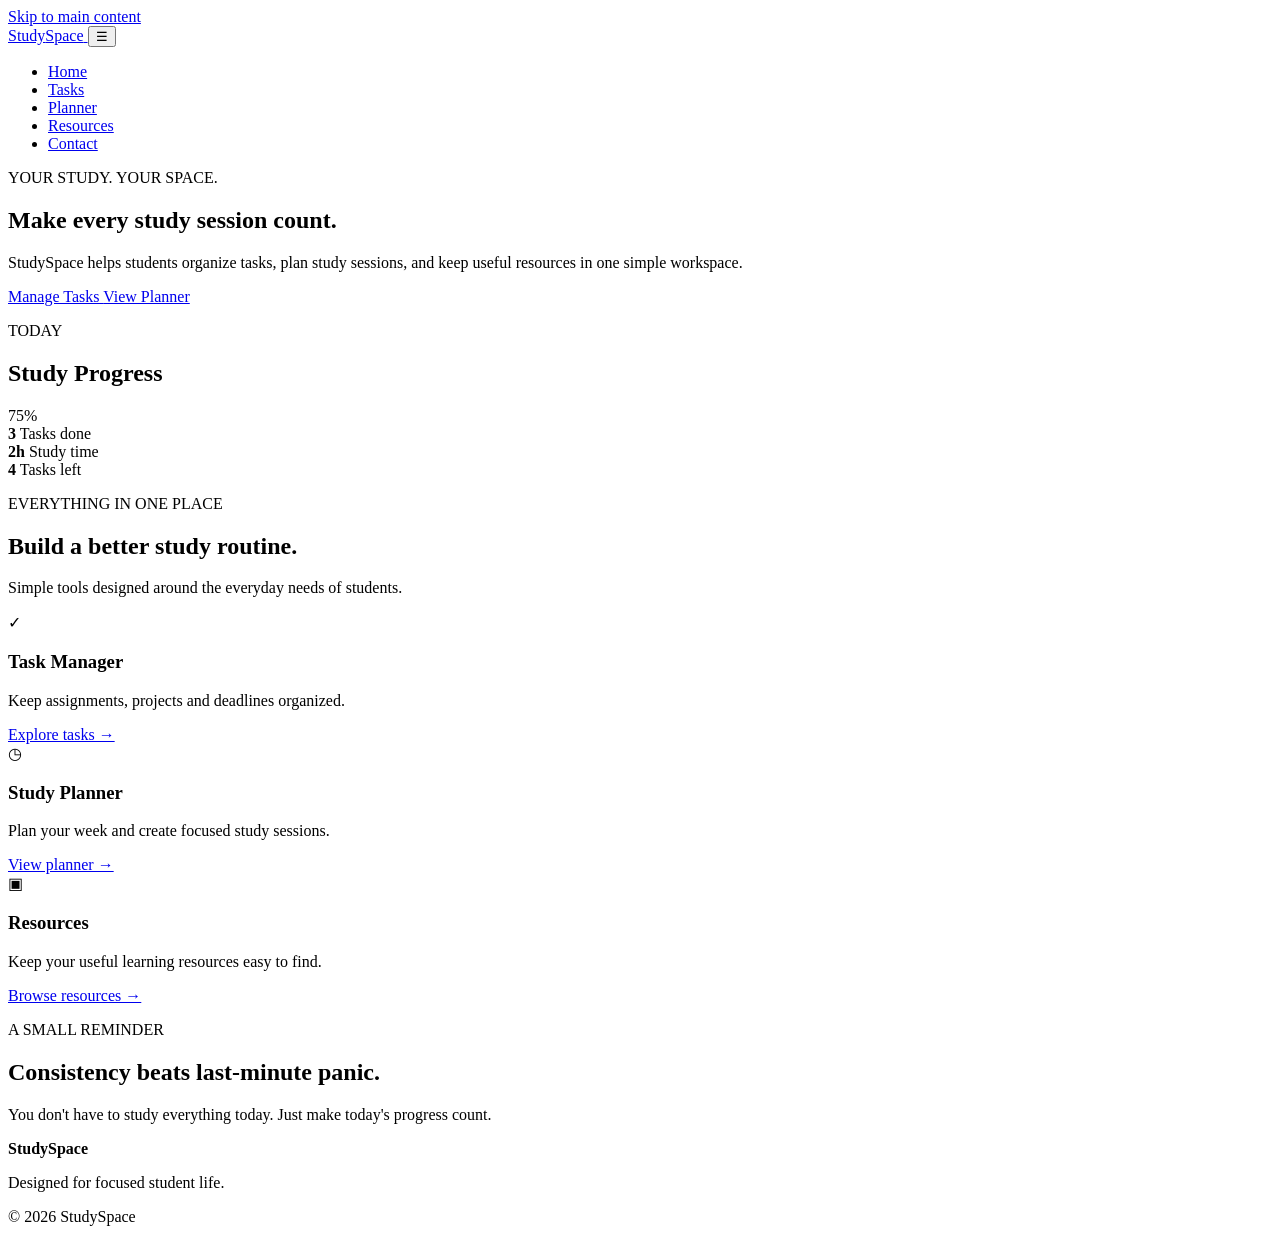
==== index.html @ 1e9d0f54 "Create index.html" ====
<!DOCTYPE html>
<html lang="en">
<head>
    <meta charset="UTF-8">

    <meta
        name="viewport"
        content="width=device-width, initial-scale=1.0"
    >

    <meta
        name="description"
        content="StudySpace is a responsive and accessible student productivity dashboard."
    >

    <title>StudySpace | Student Productivity</title>

    <link rel="stylesheet" href="css/style.css">
</head>

<body>

    <!-- Keyboard accessibility -->
    <a class="skip-link" href="#main-content">
        Skip to main content
    </a>

    <!-- Header -->
    <header class="site-header">

        <nav class="navbar" aria-label="Main navigation">

            <a
                class="logo"
                href="index.html"
                aria-label="StudySpace home"
            >
                Study<span>Space</span>
            </a>

            <button
                class="menu-toggle"
                type="button"
                aria-expanded="false"
                aria-controls="nav-menu"
                aria-label="Open navigation menu"
            >
                ☰
            </button>

            <ul class="nav-menu" id="nav-menu">

                <li>
                    <a
                        class="active"
                        href="index.html"
                        aria-current="page"
                    >
                        Home
                    </a>
                </li>

                <li>
                    <a href="tasks.html">
                        Tasks
                    </a>
                </li>

                <li>
                    <a href="planner.html">
                        Planner
                    </a>
                </li>

                <li>
                    <a href="resources.html">
                        Resources
                    </a>
                </li>

                <li>
                    <a href="contact.html">
                        Contact
                    </a>
                </li>

            </ul>

        </nav>

    </header>


    <!-- Main content -->
    <main id="main-content">

        <!-- Hero -->
        <section class="hero section">

            <div class="hero-content">

                <p class="eyebrow">
                    YOUR STUDY. YOUR SPACE.
                </p>

                <h1>
                    Make every study session
                    <span>count.</span>
                </h1>

                <p class="hero-text">
                    StudySpace helps students organize tasks,
                    plan study sessions, and keep useful resources
                    in one simple workspace.
                </p>

                <div class="hero-actions">

                    <a
                        class="btn btn-primary"
                        href="tasks.html"
                    >
                        Manage Tasks
                    </a>

                    <a
                        class="btn btn-secondary"
                        href="planner.html"
                    >
                        View Planner
                    </a>

                </div>

            </div>


            <!-- Progress card -->
            <div
                class="hero-card"
                aria-label="Today's study summary"
            >

                <div class="card-heading">

                    <div>

                        <p class="small-label">
                            TODAY
                        </p>

                        <h2>
                            Study Progress
                        </h2>

                    </div>

                    <span
                        class="progress-circle"
                        aria-label="75 percent complete"
                    >
                        75%
                    </span>

                </div>


                <div
                    class="progress-bar"
                    role="progressbar"
                    aria-valuenow="75"
                    aria-valuemin="0"
                    aria-valuemax="100"
                    aria-label="Today's study progress"
                >
                    <span style="width: 75%"></span>
                </div>


                <div class="mini-stats">

                    <div>
                        <strong>3</strong>
                        <span>Tasks done</span>
                    </div>

                    <div>
                        <strong>2h</strong>
                        <span>Study time</span>
                    </div>

                    <div>
                        <strong>4</strong>
                        <span>Tasks left</span>
                    </div>

                </div>

            </div>

        </section>


        <!-- Features -->
        <section
            class="section"
            aria-labelledby="features-title"
        >

            <div class="section-heading">

                <p class="eyebrow">
                    EVERYTHING IN ONE PLACE
                </p>

                <h2 id="features-title">
                    Build a better study routine.
                </h2>

                <p>
                    Simple tools designed around the everyday
                    needs of students.
                </p>

            </div>


            <div class="feature-grid">

                <article class="feature-card">

                    <div
                        class="feature-icon"
                        aria-hidden="true"
                    >
                        ✓
                    </div>

                    <h3>
                        Task Manager
                    </h3>

                    <p>
                        Keep assignments, projects and deadlines
                        organized.
                    </p>

                    <a href="tasks.html">
                        Explore tasks →
                    </a>

                </article>


                <article class="feature-card">

                    <div
                        class="feature-icon"
                        aria-hidden="true"
                    >
                        ◷
                    </div>

                    <h3>
                        Study Planner
                    </h3>

                    <p>
                        Plan your week and create focused
                        study sessions.
                    </p>

                    <a href="planner.html">
                        View planner →
                    </a>

                </article>


                <article class="feature-card">

                    <div
                        class="feature-icon"
                        aria-hidden="true"
                    >
                        ▣
                    </div>

                    <h3>
                        Resources
                    </h3>

                    <p>
                        Keep your useful learning resources
                        easy to find.
                    </p>

                    <a href="resources.html">
                        Browse resources →
                    </a>

                </article>

            </div>

        </section>


        <!-- Quote -->
        <section
            class="section quote-section"
            aria-labelledby="quote-title"
        >

            <div class="quote-card">

                <p class="eyebrow">
                    A SMALL REMINDER
                </p>

                <h2 id="quote-title">
                    Consistency beats last-minute panic.
                </h2>

                <p>
                    You don't have to study everything today.
                    Just make today's progress count.
                </p>

            </div>

        </section>

    </main>


    <!-- Footer -->
    <footer class="site-footer">

        <div>

            <strong>
                StudySpace
            </strong>

            <p>
                Designed for focused student life.
            </p>

        </div>

        <p>
            © 2026 StudySpace
        </p>

    </footer>


    <script src="js/main.js"></script>

</body>
</html>
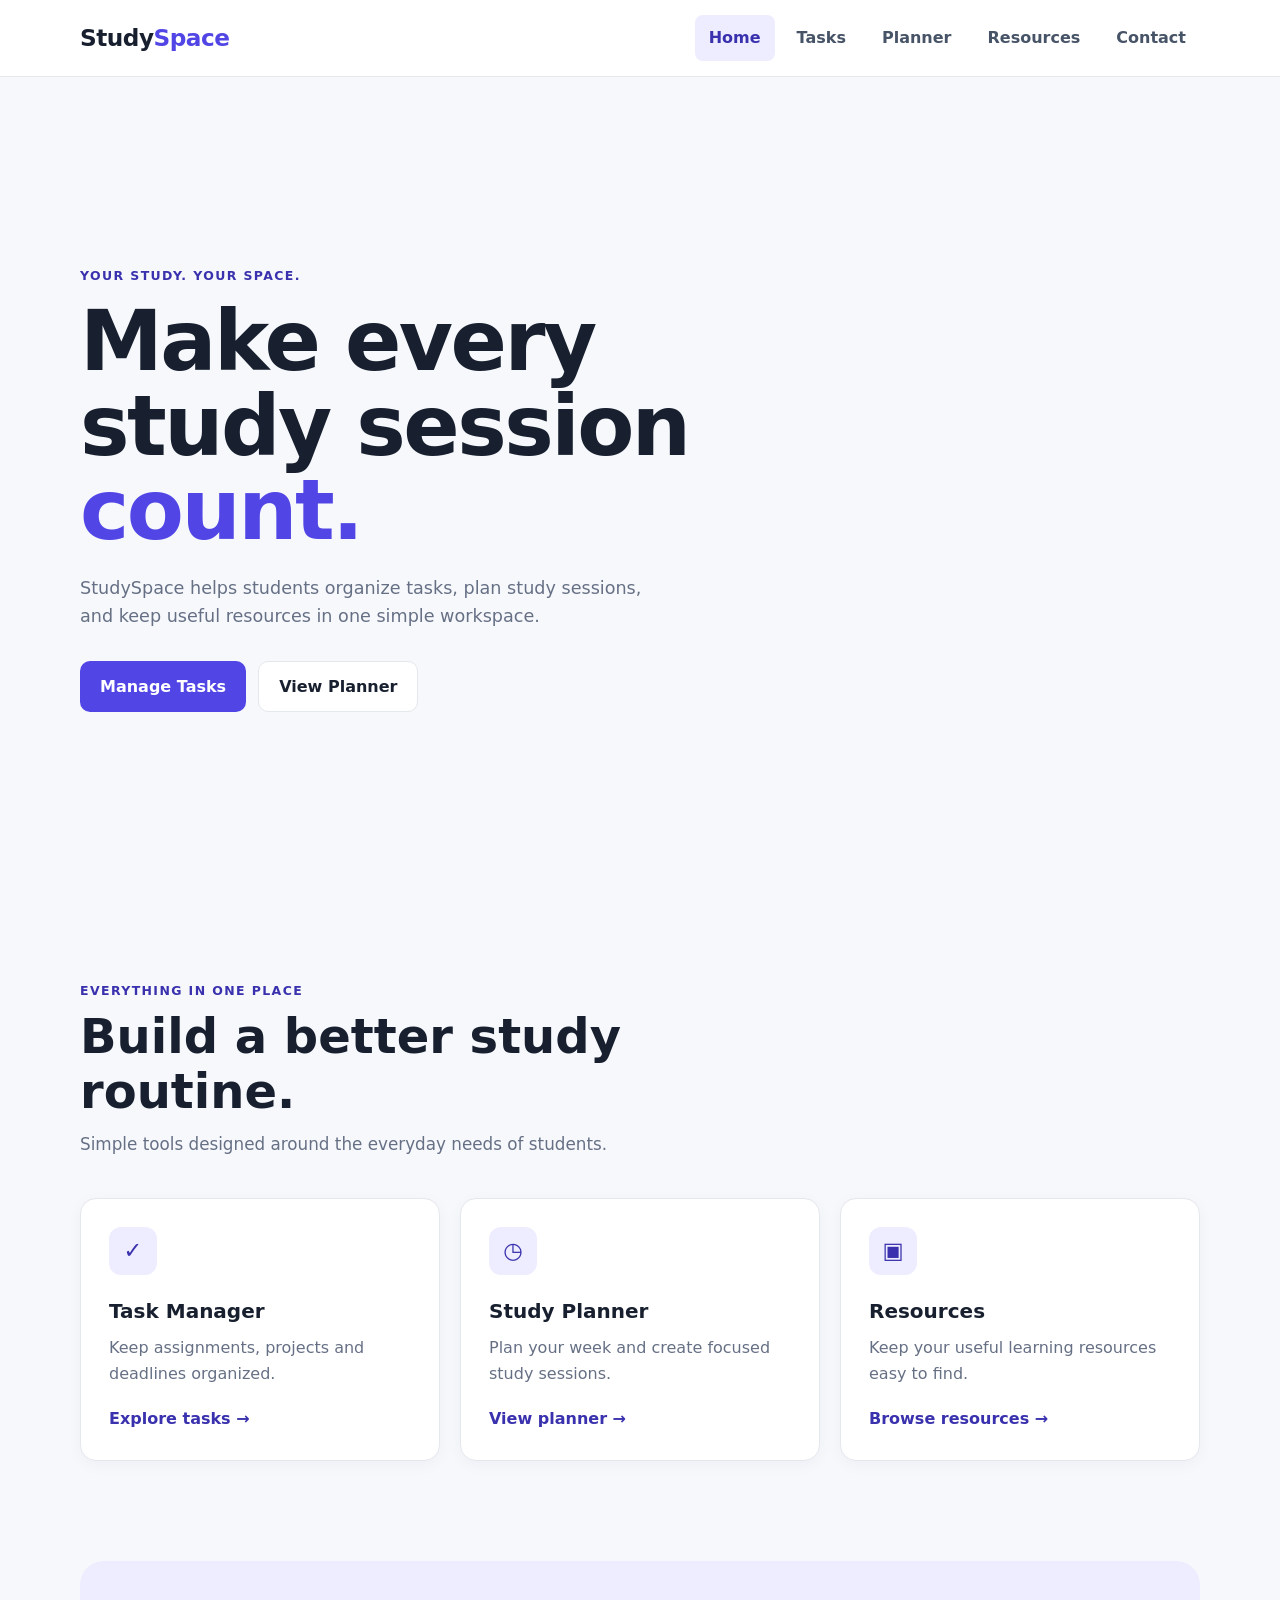
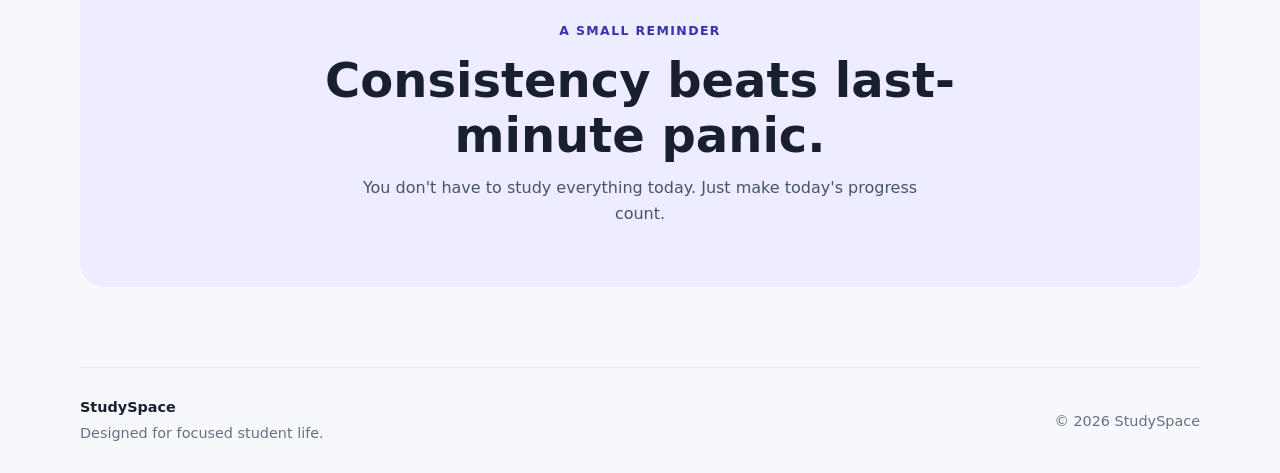
==== commit dc8056da: "Update index.html" ====
--- a/index.html
+++ b/index.html
@@ -134,70 +134,6 @@
 
             </div>
 
-
-            <!-- Progress card -->
-            <div
-                class="hero-card"
-                aria-label="Today's study summary"
-            >
-
-                <div class="card-heading">
-
-                    <div>
-
-                        <p class="small-label">
-                            TODAY
-                        </p>
-
-                        <h2>
-                            Study Progress
-                        </h2>
-
-                    </div>
-
-                    <span
-                        class="progress-circle"
-                        aria-label="75 percent complete"
-                    >
-                        75%
-                    </span>
-
-                </div>
-
-
-                <div
-                    class="progress-bar"
-                    role="progressbar"
-                    aria-valuenow="75"
-                    aria-valuemin="0"
-                    aria-valuemax="100"
-                    aria-label="Today's study progress"
-                >
-                    <span style="width: 75%"></span>
-                </div>
-
-
-                <div class="mini-stats">
-
-                    <div>
-                        <strong>3</strong>
-                        <span>Tasks done</span>
-                    </div>
-
-                    <div>
-                        <strong>2h</strong>
-                        <span>Study time</span>
-                    </div>
-
-                    <div>
-                        <strong>4</strong>
-                        <span>Tasks left</span>
-                    </div>
-
-                </div>
-
-            </div>
-
         </section>
 
 
--- a/css/style.css
+++ b/css/style.css
@@ -0,0 +1,1150 @@
+/* =========================================================
+   StudySpace - Responsive & Accessible Student Dashboard
+   ========================================================= */
+
+/* ---------- Reset ---------- */
+
+* {
+    margin: 0;
+    padding: 0;
+    box-sizing: border-box;
+}
+
+html {
+    scroll-behavior: smooth;
+}
+
+body {
+    font-family:
+        Inter,
+        system-ui,
+        -apple-system,
+        BlinkMacSystemFont,
+        "Segoe UI",
+        sans-serif;
+
+    background: #f7f8fc;
+    color: #18202f;
+    line-height: 1.6;
+    min-width: 320px;
+}
+
+img {
+    max-width: 100%;
+    display: block;
+}
+
+a {
+    color: inherit;
+    text-decoration: none;
+}
+
+button,
+input,
+textarea,
+select {
+    font: inherit;
+}
+
+button {
+    cursor: pointer;
+}
+
+
+/* ---------- Accessibility ---------- */
+
+.skip-link {
+    position: fixed;
+    top: -100px;
+    left: 16px;
+    z-index: 9999;
+
+    padding: 12px 18px;
+
+    background: #18202f;
+    color: #ffffff;
+
+    border-radius: 8px;
+
+    font-weight: 700;
+}
+
+.skip-link:focus {
+    top: 16px;
+}
+
+
+/*
+   Visible keyboard focus.
+   Important for Lighthouse accessibility.
+*/
+
+:focus-visible {
+    outline: 3px solid #18202f;
+    outline-offset: 3px;
+}
+
+
+/* ---------- Variables ---------- */
+
+:root {
+    --background: #f7f8fc;
+    --surface: #ffffff;
+
+    --text: #18202f;
+    --muted: #667085;
+
+    --primary: #5146e5;
+    --primary-dark: #3931ad;
+
+    --border: #e4e7ec;
+
+    --success: #087443;
+    --danger: #b42318;
+
+    --radius: 16px;
+
+    --shadow:
+        0 10px 30px rgba(16, 24, 40, 0.08);
+
+    --container: 1120px;
+}
+
+
+/* ---------- Common Layout ---------- */
+
+.container {
+    width: min(
+        calc(100% - 32px),
+        var(--container)
+    );
+
+    margin-inline: auto;
+}
+
+.section {
+    width: min(
+        calc(100% - 32px),
+        var(--container)
+    );
+
+    margin-inline: auto;
+    padding: 80px 0;
+}
+
+.section-heading {
+    max-width: 680px;
+    margin-bottom: 40px;
+}
+
+.section-heading h2 {
+    margin: 8px 0 12px;
+    font-size: clamp(2rem, 5vw, 3rem);
+    line-height: 1.15;
+}
+
+.section-heading > p:last-child {
+    color: var(--muted);
+    font-size: 1.05rem;
+}
+
+
+/* ---------- Header ---------- */
+
+.site-header {
+    position: sticky;
+    top: 0;
+    z-index: 1000;
+
+    background: rgba(255, 255, 255, 0.96);
+    border-bottom: 1px solid var(--border);
+    backdrop-filter: blur(10px);
+}
+
+.navbar {
+    width: min(
+        calc(100% - 32px),
+        var(--container)
+    );
+
+    min-height: 76px;
+    margin-inline: auto;
+
+    display: flex;
+    align-items: center;
+    justify-content: space-between;
+
+    gap: 24px;
+}
+
+.logo {
+    font-size: 1.45rem;
+    font-weight: 800;
+    letter-spacing: -0.5px;
+    white-space: nowrap;
+}
+
+.logo span {
+    color: var(--primary);
+}
+
+.nav-menu {
+    display: flex;
+    align-items: center;
+    gap: 8px;
+
+    list-style: none;
+}
+
+.nav-menu a {
+    display: block;
+
+    padding: 10px 14px;
+
+    border-radius: 8px;
+
+    color: #475467;
+    font-weight: 600;
+
+    transition:
+        background 0.2s ease,
+        color 0.2s ease;
+}
+
+.nav-menu a:hover {
+    background: #f0efff;
+    color: var(--primary-dark);
+}
+
+.nav-menu a.active {
+    background: #eeecff;
+    color: var(--primary-dark);
+}
+
+.menu-toggle {
+    display: none;
+
+    width: 46px;
+    height: 46px;
+
+    border: 1px solid var(--border);
+    border-radius: 10px;
+
+    background: var(--surface);
+    color: var(--text);
+
+    font-size: 1.3rem;
+}
+
+
+/* ---------- Hero ---------- */
+
+.hero {
+    min-height: calc(100vh - 76px);
+
+    display: grid;
+    grid-template-columns:
+        minmax(0, 1.2fr)
+        minmax(300px, 0.8fr);
+
+    align-items: center;
+    gap: 64px;
+
+    padding-top: 70px;
+    padding-bottom: 70px;
+}
+
+.hero-content {
+    max-width: 680px;
+}
+
+.eyebrow {
+    color: var(--primary-dark);
+
+    font-size: 0.78rem;
+    font-weight: 800;
+
+    letter-spacing: 1.4px;
+}
+
+.hero h1 {
+    margin: 14px 0 20px;
+
+    font-size: clamp(
+        2.7rem,
+        7vw,
+        5.2rem
+    );
+
+    line-height: 1.02;
+    letter-spacing: -2.5px;
+}
+
+.hero h1 span {
+    color: var(--primary);
+}
+
+.hero-text {
+    max-width: 600px;
+
+    color: var(--muted);
+
+    font-size: 1.1rem;
+}
+
+.hero-actions {
+    display: flex;
+    flex-wrap: wrap;
+    gap: 12px;
+
+    margin-top: 30px;
+}
+
+
+/* ---------- Buttons ---------- */
+
+.btn {
+    min-height: 48px;
+
+    display: inline-flex;
+    align-items: center;
+    justify-content: center;
+
+    padding: 12px 20px;
+
+    border-radius: 10px;
+
+    font-weight: 700;
+
+    transition:
+        transform 0.2s ease,
+        background 0.2s ease,
+        border-color 0.2s ease;
+}
+
+.btn:hover {
+    transform: translateY(-2px);
+}
+
+.btn-primary {
+    background: var(--primary);
+    color: #ffffff;
+}
+
+.btn-primary:hover {
+    background: var(--primary-dark);
+}
+
+.btn-secondary {
+    background: #ffffff;
+    color: var(--text);
+
+    border: 1px solid var(--border);
+}
+
+.btn-secondary:hover {
+    background: #f9fafb;
+}
+
+
+/* ---------- Hero Progress Card ---------- */
+
+.hero-card {
+    padding: 28px;
+
+    background: var(--surface);
+
+    border: 1px solid var(--border);
+    border-radius: 20px;
+
+    box-shadow: var(--shadow);
+}
+
+.card-heading {
+    display: flex;
+    align-items: center;
+    justify-content: space-between;
+
+    gap: 20px;
+}
+
+.small-label {
+    margin-bottom: 4px;
+
+    color: var(--muted);
+
+    font-size: 0.75rem;
+    font-weight: 800;
+
+    letter-spacing: 1px;
+}
+
+.card-heading h2 {
+    font-size: 1.35rem;
+}
+
+.progress-circle {
+    width: 62px;
+    height: 62px;
+
+    display: grid;
+    place-items: center;
+
+    flex-shrink: 0;
+
+    border-radius: 50%;
+
+    background: #eeecff;
+    color: var(--primary-dark);
+
+    font-weight: 800;
+}
+
+.progress-bar {
+    height: 10px;
+
+    margin: 28px 0;
+
+    overflow: hidden;
+
+    background: #eaecf0;
+
+    border-radius: 100px;
+}
+
+.progress-bar span {
+    display: block;
+
+    height: 100%;
+
+    background: var(--primary);
+
+    border-radius: inherit;
+}
+
+.mini-stats {
+    display: grid;
+    grid-template-columns: repeat(3, 1fr);
+
+    gap: 12px;
+}
+
+.mini-stats div {
+    padding: 14px 8px;
+
+    background: #f8f9fc;
+
+    border-radius: 10px;
+
+    text-align: center;
+}
+
+.mini-stats strong {
+    display: block;
+
+    font-size: 1.25rem;
+}
+
+.mini-stats span {
+    display: block;
+
+    margin-top: 2px;
+
+    color: var(--muted);
+
+    font-size: 0.78rem;
+}
+
+
+/* ---------- Feature Cards ---------- */
+
+.feature-grid {
+    display: grid;
+
+    grid-template-columns:
+        repeat(3, minmax(0, 1fr));
+
+    gap: 20px;
+}
+
+.feature-card {
+    padding: 28px;
+
+    background: var(--surface);
+
+    border: 1px solid var(--border);
+    border-radius: var(--radius);
+
+    box-shadow: 0 4px 16px rgba(16, 24, 40, 0.04);
+
+    transition:
+        transform 0.2s ease,
+        box-shadow 0.2s ease;
+}
+
+.feature-card:hover {
+    transform: translateY(-4px);
+    box-shadow: var(--shadow);
+}
+
+.feature-icon {
+    width: 48px;
+    height: 48px;
+
+    display: grid;
+    place-items: center;
+
+    margin-bottom: 20px;
+
+    background: #eeecff;
+    color: var(--primary-dark);
+
+    border-radius: 12px;
+
+    font-size: 1.4rem;
+    font-weight: 800;
+}
+
+.feature-card h3 {
+    margin-bottom: 8px;
+
+    font-size: 1.25rem;
+}
+
+.feature-card p {
+    margin-bottom: 20px;
+
+    color: var(--muted);
+}
+
+.feature-card a {
+    color: var(--primary-dark);
+
+    font-weight: 700;
+}
+
+.feature-card a:hover {
+    text-decoration: underline;
+}
+
+
+/* ---------- Quote Section ---------- */
+
+.quote-section {
+    padding-top: 20px;
+    padding-bottom: 80px;
+}
+
+.quote-card {
+    padding: clamp(28px, 6vw, 60px);
+
+    background: #eeecff;
+
+    border-radius: 24px;
+
+    text-align: center;
+}
+
+.quote-card h2 {
+    max-width: 750px;
+
+    margin: 12px auto;
+
+    font-size: clamp(
+        1.8rem,
+        5vw,
+        3rem
+    );
+
+    line-height: 1.15;
+}
+
+.quote-card p:last-child {
+    max-width: 600px;
+
+    margin-inline: auto;
+
+    color: #475467;
+}
+
+
+/* ---------- Footer ---------- */
+
+.site-footer {
+    width: min(
+        calc(100% - 32px),
+        var(--container)
+    );
+
+    margin-inline: auto;
+
+    padding: 28px 0;
+
+    border-top: 1px solid var(--border);
+
+    display: flex;
+    justify-content: space-between;
+    align-items: center;
+
+    gap: 20px;
+
+    color: var(--muted);
+    font-size: 0.9rem;
+}
+
+.site-footer strong {
+    color: var(--text);
+}
+
+.site-footer p {
+    margin-top: 3px;
+}
+
+
+/* =========================================================
+   Shared Styles For Tasks / Planner / Resources / Contact
+   ========================================================= */
+
+
+/* ---------- Page Header ---------- */
+
+.page-header {
+    padding: 60px 0 30px;
+}
+
+.page-header h1 {
+    margin: 8px 0 12px;
+
+    font-size: clamp(
+        2.2rem,
+        6vw,
+        3.6rem
+    );
+
+    line-height: 1.1;
+}
+
+.page-header p:last-child {
+    max-width: 650px;
+
+    color: var(--muted);
+}
+
+
+/* ---------- Cards ---------- */
+
+.card {
+    padding: 28px;
+
+    background: var(--surface);
+
+    border: 1px solid var(--border);
+    border-radius: var(--radius);
+
+    box-shadow: 0 4px 16px rgba(16, 24, 40, 0.04);
+}
+
+
+/* ---------- Forms ---------- */
+
+.form-group {
+    margin-bottom: 20px;
+}
+
+.form-group label {
+    display: block;
+
+    margin-bottom: 7px;
+
+    color: var(--text);
+
+    font-weight: 700;
+}
+
+.form-group input,
+.form-group textarea,
+.form-group select {
+    width: 100%;
+
+    min-height: 48px;
+
+    padding: 12px 14px;
+
+    background: #ffffff;
+
+    border: 1px solid #cfd4dc;
+    border-radius: 9px;
+
+    color: var(--text);
+}
+
+.form-group textarea {
+    min-height: 130px;
+
+    resize: vertical;
+}
+
+.form-group input::placeholder,
+.form-group textarea::placeholder {
+    color: #667085;
+}
+
+.form-group input:focus,
+.form-group textarea:focus,
+.form-group select:focus {
+    border-color: var(--primary);
+}
+
+.error-message {
+    display: block;
+
+    margin-top: 5px;
+
+    color: var(--danger);
+
+    font-size: 0.88rem;
+}
+
+.success-message {
+    margin-top: 15px;
+
+    color: var(--success);
+
+    font-weight: 700;
+}
+
+
+/* ---------- Task List ---------- */
+
+.task-list {
+    display: grid;
+    gap: 12px;
+
+    margin-top: 25px;
+}
+
+.task-item {
+    display: flex;
+    align-items: center;
+    justify-content: space-between;
+
+    gap: 15px;
+
+    padding: 18px;
+
+    background: #ffffff;
+
+    border: 1px solid var(--border);
+    border-radius: 12px;
+}
+
+.task-content {
+    min-width: 0;
+}
+
+.task-content h3 {
+    overflow-wrap: anywhere;
+}
+
+.task-content p {
+    color: var(--muted);
+    font-size: 0.9rem;
+}
+
+.task-item.completed .task-content h3 {
+    color: var(--muted);
+    text-decoration: line-through;
+}
+
+.task-actions {
+    display: flex;
+    flex-wrap: wrap;
+    gap: 8px;
+}
+
+.icon-btn {
+    min-width: 44px;
+    min-height: 44px;
+
+    padding: 8px 12px;
+
+    border: 1px solid var(--border);
+    border-radius: 8px;
+
+    background: #ffffff;
+    color: var(--text);
+
+    font-weight: 700;
+}
+
+.icon-btn:hover {
+    background: #f2f4f7;
+}
+
+.delete-btn {
+    color: var(--danger);
+}
+
+
+/* ---------- Planner ---------- */
+
+.schedule-grid {
+    display: grid;
+
+    grid-template-columns:
+        repeat(7, minmax(130px, 1fr));
+
+    gap: 12px;
+
+    overflow-x: auto;
+
+    padding-bottom: 8px;
+}
+
+.schedule-day {
+    min-height: 180px;
+
+    padding: 18px;
+
+    background: #ffffff;
+
+    border: 1px solid var(--border);
+    border-radius: 12px;
+}
+
+.schedule-day h3 {
+    margin-bottom: 15px;
+
+    font-size: 1rem;
+}
+
+.schedule-day p {
+    color: var(--muted);
+    font-size: 0.9rem;
+}
+
+.study-block {
+    margin-top: 10px;
+
+    padding: 10px;
+
+    background: #eeecff;
+
+    border-radius: 8px;
+
+    color: var(--primary-dark);
+
+    font-size: 0.85rem;
+    font-weight: 700;
+}
+
+
+/* ---------- Resources ---------- */
+
+.resource-grid {
+    display: grid;
+
+    grid-template-columns:
+        repeat(2, minmax(0, 1fr));
+
+    gap: 20px;
+}
+
+.resource-card {
+    padding: 25px;
+
+    background: #ffffff;
+
+    border: 1px solid var(--border);
+    border-radius: var(--radius);
+}
+
+.resource-card h3 {
+    margin-bottom: 8px;
+}
+
+.resource-card p {
+    margin-bottom: 16px;
+
+    color: var(--muted);
+}
+
+.resource-card a {
+    color: var(--primary-dark);
+
+    font-weight: 700;
+}
+
+.resource-card a:hover {
+    text-decoration: underline;
+}
+
+
+/* ---------- Contact ---------- */
+
+.contact-grid {
+    display: grid;
+
+    grid-template-columns:
+        0.8fr
+        1.2fr;
+
+    gap: 30px;
+}
+
+.contact-info {
+    padding: 28px;
+
+    background: #eeecff;
+
+    border-radius: var(--radius);
+}
+
+.contact-info h2 {
+    margin-bottom: 12px;
+}
+
+.contact-info p {
+    color: #475467;
+}
+
+.contact-details {
+    display: grid;
+
+    gap: 15px;
+
+    margin-top: 25px;
+}
+
+.contact-details strong {
+    display: block;
+}
+
+.contact-details span {
+    color: #475467;
+}
+
+
+/* =========================================================
+   Responsive Design
+   ========================================================= */
+
+
+/* ---------- Tablet ---------- */
+
+@media (max-width: 900px) {
+
+    .hero {
+        grid-template-columns: 1fr;
+        gap: 40px;
+
+        min-height: auto;
+    }
+
+    .hero-content {
+        max-width: 760px;
+    }
+
+    .hero-card {
+        max-width: 650px;
+    }
+
+    .feature-grid {
+        grid-template-columns:
+            repeat(2, minmax(0, 1fr));
+    }
+
+    .contact-grid {
+        grid-template-columns: 1fr;
+    }
+
+}
+
+
+/* ---------- Mobile Navigation ---------- */
+
+@media (max-width: 700px) {
+
+    .navbar {
+        position: relative;
+    }
+
+    .menu-toggle {
+        display: inline-grid;
+        place-items: center;
+    }
+
+    .nav-menu {
+        position: absolute;
+
+        top: calc(100% + 1px);
+        left: 0;
+        right: 0;
+
+        display: none;
+
+        flex-direction: column;
+        align-items: stretch;
+
+        padding: 12px;
+
+        background: #ffffff;
+
+        border: 1px solid var(--border);
+        border-top: 0;
+
+        box-shadow: var(--shadow);
+    }
+
+    .nav-menu.open {
+        display: flex;
+    }
+
+    .nav-menu a {
+        width: 100%;
+    }
+
+    .site-footer {
+        flex-direction: column;
+        align-items: flex-start;
+    }
+}
+
+
+/* ---------- Small Mobile ---------- */
+
+@media (max-width: 600px) {
+
+    .section {
+        padding: 55px 0;
+    }
+
+    .hero {
+        padding-top: 50px;
+        padding-bottom: 55px;
+
+        gap: 35px;
+    }
+
+    .hero h1 {
+        letter-spacing: -1.5px;
+    }
+
+    .hero-text {
+        font-size: 1rem;
+    }
+
+    .hero-actions {
+        flex-direction: column;
+    }
+
+    .hero-actions .btn {
+        width: 100%;
+    }
+
+    .feature-grid {
+        grid-template-columns: 1fr;
+    }
+
+    .resource-grid {
+        grid-template-columns: 1fr;
+    }
+
+    .mini-stats {
+        gap: 6px;
+    }
+
+    .mini-stats div {
+        padding: 12px 5px;
+    }
+
+    .task-item {
+        align-items: flex-start;
+        flex-direction: column;
+    }
+
+    .task-actions {
+        width: 100%;
+    }
+
+    .task-actions .icon-btn {
+        flex: 1;
+    }
+
+}
+
+
+/* ---------- 360px First Design ---------- */
+
+@media (max-width: 380px) {
+
+    .container,
+    .section,
+    .navbar,
+    .site-footer {
+        width: calc(100% - 24px);
+    }
+
+    .hero {
+        padding-top: 40px;
+    }
+
+    .hero h1 {
+        font-size: 2.45rem;
+    }
+
+    .hero-card,
+    .feature-card,
+    .card,
+    .contact-info,
+    .resource-card {
+        padding: 20px;
+    }
+
+    .card-heading {
+        align-items: flex-start;
+    }
+
+    .progress-circle {
+        width: 52px;
+        height: 52px;
+
+        font-size: 0.9rem;
+    }
+
+    .mini-stats strong {
+        font-size: 1.05rem;
+    }
+
+    .mini-stats span {
+        font-size: 0.7rem;
+    }
+
+    .section-heading {
+        margin-bottom: 28px;
+    }
+
+    .quote-card {
+        padding: 28px 20px;
+    }
+
+}
+
+
+/* ---------- Reduced Motion ---------- */
+
+@media (prefers-reduced-motion: reduce) {
+
+    html {
+        scroll-behavior: auto;
+    }
+
+    *,
+    *::before,
+    *::after {
+        transition-duration: 0.01ms !important;
+        animation-duration: 0.01ms !important;
+        animation-iteration-count: 1 !important;
+    }
+
+}
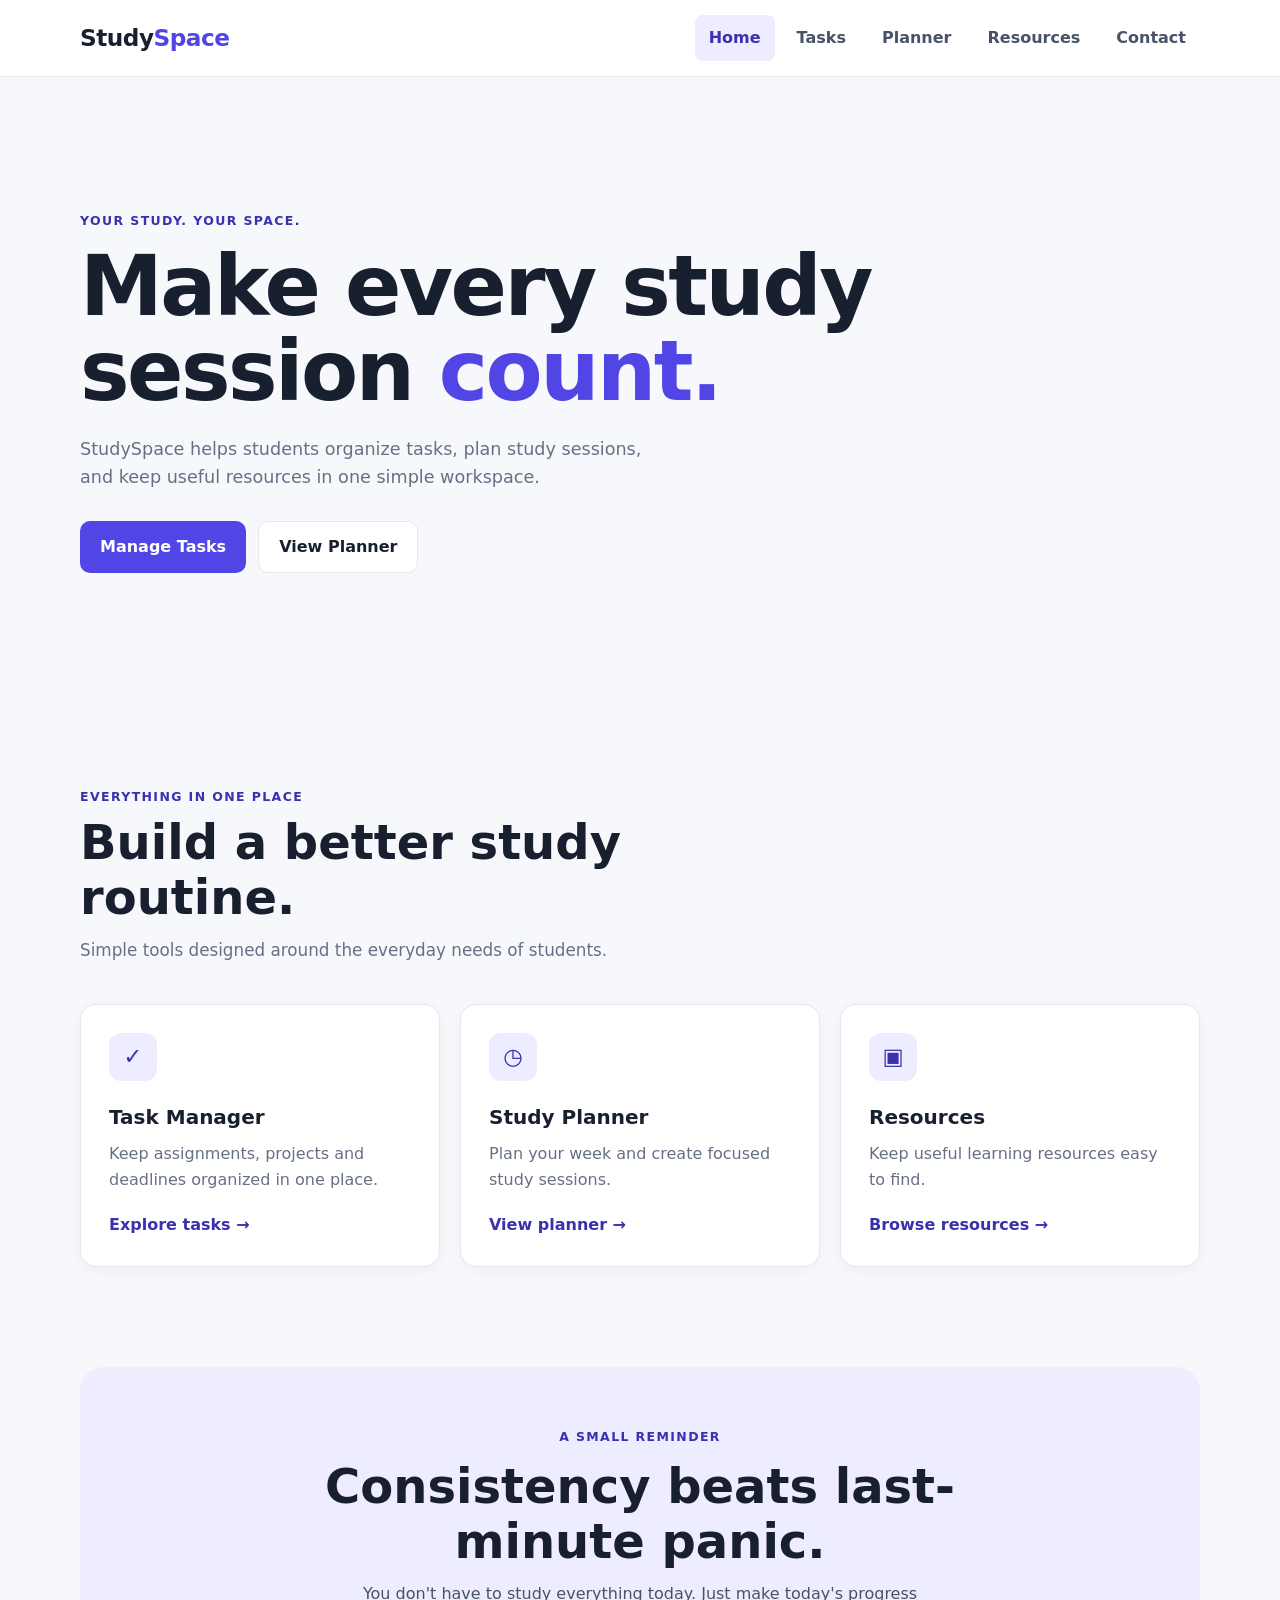
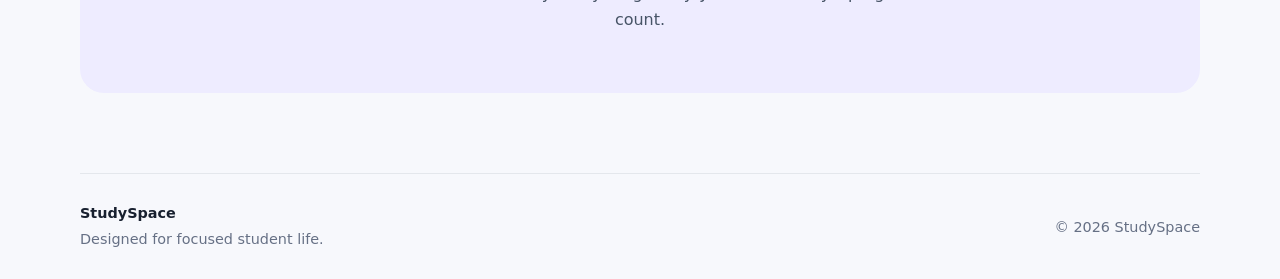
==== commit a1fbd074: "Update index.html" ====
--- a/index.html
+++ b/index.html
@@ -1,5 +1,6 @@
 <!DOCTYPE html>
 <html lang="en">
+
 <head>
     <meta charset="UTF-8">
 
@@ -20,15 +21,23 @@
 
 <body>
 
-    <!-- Keyboard accessibility -->
-    <a class="skip-link" href="#main-content">
+    <!-- Skip link for keyboard users -->
+    <a
+        class="skip-link"
+        href="#main-content"
+    >
         Skip to main content
     </a>
 
-    <!-- Header -->
+
+    <!-- ================= HEADER ================= -->
+
     <header class="site-header">
 
-        <nav class="navbar" aria-label="Main navigation">
+        <nav
+            class="navbar"
+            aria-label="Main navigation"
+        >
 
             <a
                 class="logo"
@@ -37,6 +46,7 @@
             >
                 Study<span>Space</span>
             </a>
+
 
             <button
                 class="menu-toggle"
@@ -48,7 +58,11 @@
                 ☰
             </button>
 
-            <ul class="nav-menu" id="nav-menu">
+
+            <ul
+                class="nav-menu"
+                id="nav-menu"
+            >
 
                 <li>
                     <a
@@ -91,10 +105,13 @@
     </header>
 
 
-    <!-- Main content -->
+    <!-- ================= MAIN ================= -->
+
     <main id="main-content">
 
-        <!-- Hero -->
+
+        <!-- Hero Section -->
+
         <section class="hero section">
 
             <div class="hero-content">
@@ -102,18 +119,21 @@
                 <p class="eyebrow">
                     YOUR STUDY. YOUR SPACE.
                 </p>
+
 
                 <h1>
                     Make every study session
                     <span>count.</span>
                 </h1>
 
+
                 <p class="hero-text">
                     StudySpace helps students organize tasks,
                     plan study sessions, and keep useful resources
                     in one simple workspace.
                 </p>
 
+
                 <div class="hero-actions">
 
                     <a
@@ -123,6 +143,7 @@
                         Manage Tasks
                     </a>
 
+
                     <a
                         class="btn btn-secondary"
                         href="planner.html"
@@ -137,7 +158,9 @@
         </section>
 
 
-        <!-- Features -->
+
+        <!-- ================= FEATURES ================= -->
+
         <section
             class="section"
             aria-labelledby="features-title"
@@ -149,10 +172,12 @@
                     EVERYTHING IN ONE PLACE
                 </p>
 
+
                 <h2 id="features-title">
                     Build a better study routine.
                 </h2>
 
+
                 <p>
                     Simple tools designed around the everyday
                     needs of students.
@@ -163,6 +188,9 @@
 
             <div class="feature-grid">
 
+
+                <!-- Task Manager -->
+
                 <article class="feature-card">
 
                     <div
@@ -172,14 +200,17 @@
                         ✓
                     </div>
 
+
                     <h3>
                         Task Manager
                     </h3>
 
+
                     <p>
                         Keep assignments, projects and deadlines
-                        organized.
+                        organized in one place.
                     </p>
+
 
                     <a href="tasks.html">
                         Explore tasks →
@@ -187,6 +218,9 @@
 
                 </article>
 
+
+
+                <!-- Study Planner -->
 
                 <article class="feature-card">
 
@@ -197,21 +231,27 @@
                         ◷
                     </div>
 
+
                     <h3>
                         Study Planner
                     </h3>
+
 
                     <p>
                         Plan your week and create focused
                         study sessions.
                     </p>
 
+
                     <a href="planner.html">
                         View planner →
                     </a>
 
                 </article>
 
+
+
+                <!-- Resources -->
 
                 <article class="feature-card">
 
@@ -222,15 +262,18 @@
                         ▣
                     </div>
 
+
                     <h3>
                         Resources
                     </h3>
 
+
                     <p>
-                        Keep your useful learning resources
+                        Keep useful learning resources
                         easy to find.
                     </p>
 
+
                     <a href="resources.html">
                         Browse resources →
                     </a>
@@ -242,7 +285,9 @@
         </section>
 
 
-        <!-- Quote -->
+
+        <!-- ================= QUOTE ================= -->
+
         <section
             class="section quote-section"
             aria-labelledby="quote-title"
@@ -254,10 +299,12 @@
                     A SMALL REMINDER
                 </p>
 
+
                 <h2 id="quote-title">
                     Consistency beats last-minute panic.
                 </h2>
 
+
                 <p>
                     You don't have to study everything today.
                     Just make today's progress count.
@@ -270,7 +317,9 @@
     </main>
 
 
-    <!-- Footer -->
+
+    <!-- ================= FOOTER ================= -->
+
     <footer class="site-footer">
 
         <div>
@@ -279,12 +328,14 @@
                 StudySpace
             </strong>
 
+
             <p>
                 Designed for focused student life.
             </p>
 
         </div>
 
+
         <p>
             © 2026 StudySpace
         </p>
@@ -295,4 +346,5 @@
     <script src="js/main.js"></script>
 
 </body>
+
 </html>
--- a/css/style.css
+++ b/css/style.css
@@ -1,6 +1,33 @@
 /* =========================================================
    StudySpace - Responsive & Accessible Student Dashboard
    ========================================================= */
+
+
+/* ---------- Variables ---------- */
+
+:root {
+    --background: #f7f8fc;
+    --surface: #ffffff;
+
+    --text: #18202f;
+    --muted: #667085;
+
+    --primary: #5146e5;
+    --primary-dark: #3931ad;
+
+    --border: #e4e7ec;
+
+    --success: #087443;
+    --danger: #b42318;
+
+    --radius: 16px;
+
+    --shadow:
+        0 10px 30px rgba(16, 24, 40, 0.08);
+
+    --container: 1120px;
+}
+
 
 /* ---------- Reset ---------- */
 
@@ -23,9 +50,11 @@
         "Segoe UI",
         sans-serif;
 
-    background: #f7f8fc;
-    color: #18202f;
+    background: var(--background);
+    color: var(--text);
+
     line-height: 1.6;
+
     min-width: 320px;
 }
 
@@ -55,13 +84,15 @@
 
 .skip-link {
     position: fixed;
+
     top: -100px;
     left: 16px;
+
     z-index: 9999;
 
     padding: 12px 18px;
 
-    background: #18202f;
+    background: var(--text);
     color: #ffffff;
 
     border-radius: 8px;
@@ -74,40 +105,11 @@
 }
 
 
-/*
-   Visible keyboard focus.
-   Important for Lighthouse accessibility.
-*/
+/* Visible keyboard focus */
 
 :focus-visible {
-    outline: 3px solid #18202f;
+    outline: 3px solid var(--text);
     outline-offset: 3px;
-}
-
-
-/* ---------- Variables ---------- */
-
-:root {
-    --background: #f7f8fc;
-    --surface: #ffffff;
-
-    --text: #18202f;
-    --muted: #667085;
-
-    --primary: #5146e5;
-    --primary-dark: #3931ad;
-
-    --border: #e4e7ec;
-
-    --success: #087443;
-    --danger: #b42318;
-
-    --radius: 16px;
-
-    --shadow:
-        0 10px 30px rgba(16, 24, 40, 0.08);
-
-    --container: 1120px;
 }
 
 
@@ -129,22 +131,27 @@
     );
 
     margin-inline: auto;
+
     padding: 80px 0;
 }
 
 .section-heading {
     max-width: 680px;
+
     margin-bottom: 40px;
 }
 
 .section-heading h2 {
     margin: 8px 0 12px;
+
     font-size: clamp(2rem, 5vw, 3rem);
+
     line-height: 1.15;
 }
 
 .section-heading > p:last-child {
     color: var(--muted);
+
     font-size: 1.05rem;
 }
 
@@ -153,11 +160,15 @@
 
 .site-header {
     position: sticky;
+
     top: 0;
+
     z-index: 1000;
 
     background: rgba(255, 255, 255, 0.96);
+
     border-bottom: 1px solid var(--border);
+
     backdrop-filter: blur(10px);
 }
 
@@ -168,10 +179,13 @@
     );
 
     min-height: 76px;
+
     margin-inline: auto;
 
     display: flex;
+
     align-items: center;
+
     justify-content: space-between;
 
     gap: 24px;
@@ -179,8 +193,11 @@
 
 .logo {
     font-size: 1.45rem;
+
     font-weight: 800;
+
     letter-spacing: -0.5px;
+
     white-space: nowrap;
 }
 
@@ -190,7 +207,9 @@
 
 .nav-menu {
     display: flex;
+
     align-items: center;
+
     gap: 8px;
 
     list-style: none;
@@ -204,6 +223,7 @@
     border-radius: 8px;
 
     color: #475467;
+
     font-weight: 600;
 
     transition:
@@ -213,11 +233,13 @@
 
 .nav-menu a:hover {
     background: #f0efff;
+
     color: var(--primary-dark);
 }
 
 .nav-menu a.active {
     background: #eeecff;
+
     color: var(--primary-dark);
 }
 
@@ -228,9 +250,11 @@
     height: 46px;
 
     border: 1px solid var(--border);
+
     border-radius: 10px;
 
     background: var(--surface);
+
     color: var(--text);
 
     font-size: 1.3rem;
@@ -240,28 +264,28 @@
 /* ---------- Hero ---------- */
 
 .hero {
-    min-height: calc(100vh - 76px);
+    min-height: 70vh;
 
     display: grid;
-    grid-template-columns:
-        minmax(0, 1.2fr)
-        minmax(300px, 0.8fr);
+
+    grid-template-columns: 1fr;
 
     align-items: center;
-    gap: 64px;
 
     padding-top: 70px;
+
     padding-bottom: 70px;
 }
 
 .hero-content {
-    max-width: 680px;
+    max-width: 820px;
 }
 
 .eyebrow {
     color: var(--primary-dark);
 
     font-size: 0.78rem;
+
     font-weight: 800;
 
     letter-spacing: 1.4px;
@@ -277,6 +301,7 @@
     );
 
     line-height: 1.02;
+
     letter-spacing: -2.5px;
 }
 
@@ -294,7 +319,9 @@
 
 .hero-actions {
     display: flex;
+
     flex-wrap: wrap;
+
     gap: 12px;
 
     margin-top: 30px;
@@ -307,7 +334,9 @@
     min-height: 48px;
 
     display: inline-flex;
+
     align-items: center;
+
     justify-content: center;
 
     padding: 12px 20px;
@@ -328,6 +357,7 @@
 
 .btn-primary {
     background: var(--primary);
+
     color: #ffffff;
 }
 
@@ -337,6 +367,7 @@
 
 .btn-secondary {
     background: #ffffff;
+
     color: var(--text);
 
     border: 1px solid var(--border);
@@ -347,115 +378,6 @@
 }
 
 
-/* ---------- Hero Progress Card ---------- */
-
-.hero-card {
-    padding: 28px;
-
-    background: var(--surface);
-
-    border: 1px solid var(--border);
-    border-radius: 20px;
-
-    box-shadow: var(--shadow);
-}
-
-.card-heading {
-    display: flex;
-    align-items: center;
-    justify-content: space-between;
-
-    gap: 20px;
-}
-
-.small-label {
-    margin-bottom: 4px;
-
-    color: var(--muted);
-
-    font-size: 0.75rem;
-    font-weight: 800;
-
-    letter-spacing: 1px;
-}
-
-.card-heading h2 {
-    font-size: 1.35rem;
-}
-
-.progress-circle {
-    width: 62px;
-    height: 62px;
-
-    display: grid;
-    place-items: center;
-
-    flex-shrink: 0;
-
-    border-radius: 50%;
-
-    background: #eeecff;
-    color: var(--primary-dark);
-
-    font-weight: 800;
-}
-
-.progress-bar {
-    height: 10px;
-
-    margin: 28px 0;
-
-    overflow: hidden;
-
-    background: #eaecf0;
-
-    border-radius: 100px;
-}
-
-.progress-bar span {
-    display: block;
-
-    height: 100%;
-
-    background: var(--primary);
-
-    border-radius: inherit;
-}
-
-.mini-stats {
-    display: grid;
-    grid-template-columns: repeat(3, 1fr);
-
-    gap: 12px;
-}
-
-.mini-stats div {
-    padding: 14px 8px;
-
-    background: #f8f9fc;
-
-    border-radius: 10px;
-
-    text-align: center;
-}
-
-.mini-stats strong {
-    display: block;
-
-    font-size: 1.25rem;
-}
-
-.mini-stats span {
-    display: block;
-
-    margin-top: 2px;
-
-    color: var(--muted);
-
-    font-size: 0.78rem;
-}
-
-
 /* ---------- Feature Cards ---------- */
 
 .feature-grid {
@@ -473,9 +395,11 @@
     background: var(--surface);
 
     border: 1px solid var(--border);
+
     border-radius: var(--radius);
 
-    box-shadow: 0 4px 16px rgba(16, 24, 40, 0.04);
+    box-shadow:
+        0 4px 16px rgba(16, 24, 40, 0.04);
 
     transition:
         transform 0.2s ease,
@@ -484,6 +408,7 @@
 
 .feature-card:hover {
     transform: translateY(-4px);
+
     box-shadow: var(--shadow);
 }
 
@@ -492,16 +417,19 @@
     height: 48px;
 
     display: grid;
+
     place-items: center;
 
     margin-bottom: 20px;
 
     background: #eeecff;
+
     color: var(--primary-dark);
 
     border-radius: 12px;
 
     font-size: 1.4rem;
+
     font-weight: 800;
 }
 
@@ -532,11 +460,13 @@
 
 .quote-section {
     padding-top: 20px;
+
     padding-bottom: 80px;
 }
 
 .quote-card {
-    padding: clamp(28px, 6vw, 60px);
+    padding:
+        clamp(28px, 6vw, 60px);
 
     background: #eeecff;
 
@@ -583,12 +513,15 @@
     border-top: 1px solid var(--border);
 
     display: flex;
+
     justify-content: space-between;
+
     align-items: center;
 
     gap: 20px;
 
     color: var(--muted);
+
     font-size: 0.9rem;
 }
 
@@ -639,9 +572,11 @@
     background: var(--surface);
 
     border: 1px solid var(--border);
+
     border-radius: var(--radius);
 
-    box-shadow: 0 4px 16px rgba(16, 24, 40, 0.04);
+    box-shadow:
+        0 4px 16px rgba(16, 24, 40, 0.04);
 }
 
 
@@ -673,6 +608,7 @@
     background: #ffffff;
 
     border: 1px solid #cfd4dc;
+
     border-radius: 9px;
 
     color: var(--text);
@@ -718,6 +654,7 @@
 
 .task-list {
     display: grid;
+
     gap: 12px;
 
     margin-top: 25px;
@@ -725,7 +662,9 @@
 
 .task-item {
     display: flex;
+
     align-items: center;
+
     justify-content: space-between;
 
     gap: 15px;
@@ -735,6 +674,7 @@
     background: #ffffff;
 
     border: 1px solid var(--border);
+
     border-radius: 12px;
 }
 
@@ -748,30 +688,37 @@
 
 .task-content p {
     color: var(--muted);
+
     font-size: 0.9rem;
 }
 
 .task-item.completed .task-content h3 {
     color: var(--muted);
+
     text-decoration: line-through;
 }
 
 .task-actions {
     display: flex;
+
     flex-wrap: wrap;
+
     gap: 8px;
 }
 
 .icon-btn {
     min-width: 44px;
+
     min-height: 44px;
 
     padding: 8px 12px;
 
     border: 1px solid var(--border);
+
     border-radius: 8px;
 
     background: #ffffff;
+
     color: var(--text);
 
     font-weight: 700;
@@ -809,6 +756,7 @@
     background: #ffffff;
 
     border: 1px solid var(--border);
+
     border-radius: 12px;
 }
 
@@ -820,6 +768,7 @@
 
 .schedule-day p {
     color: var(--muted);
+
     font-size: 0.9rem;
 }
 
@@ -835,6 +784,7 @@
     color: var(--primary-dark);
 
     font-size: 0.85rem;
+
     font-weight: 700;
 }
 
@@ -856,6 +806,7 @@
     background: #ffffff;
 
     border: 1px solid var(--border);
+
     border-radius: var(--radius);
 }
 
@@ -935,18 +886,15 @@
 @media (max-width: 900px) {
 
     .hero {
-        grid-template-columns: 1fr;
-        gap: 40px;
-
         min-height: auto;
+
+        padding-top: 60px;
+
+        padding-bottom: 60px;
     }
 
     .hero-content {
-        max-width: 760px;
-    }
-
-    .hero-card {
-        max-width: 650px;
+        max-width: 820px;
     }
 
     .feature-grid {
@@ -971,6 +919,7 @@
 
     .menu-toggle {
         display: inline-grid;
+
         place-items: center;
     }
 
@@ -978,12 +927,15 @@
         position: absolute;
 
         top: calc(100% + 1px);
+
         left: 0;
+
         right: 0;
 
         display: none;
 
         flex-direction: column;
+
         align-items: stretch;
 
         padding: 12px;
@@ -991,6 +943,7 @@
         background: #ffffff;
 
         border: 1px solid var(--border);
+
         border-top: 0;
 
         box-shadow: var(--shadow);
@@ -1006,8 +959,10 @@
 
     .site-footer {
         flex-direction: column;
+
         align-items: flex-start;
     }
+
 }
 
 
@@ -1020,10 +975,11 @@
     }
 
     .hero {
-        padding-top: 50px;
+        min-height: auto;
+
+        padding-top: 55px;
+
         padding-bottom: 55px;
-
-        gap: 35px;
     }
 
     .hero h1 {
@@ -1050,16 +1006,9 @@
         grid-template-columns: 1fr;
     }
 
-    .mini-stats {
-        gap: 6px;
-    }
-
-    .mini-stats div {
-        padding: 12px 5px;
-    }
-
     .task-item {
         align-items: flex-start;
+
         flex-direction: column;
     }
 
@@ -1087,37 +1036,19 @@
 
     .hero {
         padding-top: 40px;
+
+        padding-bottom: 40px;
     }
 
     .hero h1 {
         font-size: 2.45rem;
     }
 
-    .hero-card,
-    .feature-card,
     .card,
     .contact-info,
-    .resource-card {
+    .resource-card,
+    .feature-card {
         padding: 20px;
-    }
-
-    .card-heading {
-        align-items: flex-start;
-    }
-
-    .progress-circle {
-        width: 52px;
-        height: 52px;
-
-        font-size: 0.9rem;
-    }
-
-    .mini-stats strong {
-        font-size: 1.05rem;
-    }
-
-    .mini-stats span {
-        font-size: 0.7rem;
     }
 
     .section-heading {
@@ -1143,7 +1074,9 @@
     *::before,
     *::after {
         transition-duration: 0.01ms !important;
+
         animation-duration: 0.01ms !important;
+
         animation-iteration-count: 1 !important;
     }
 
